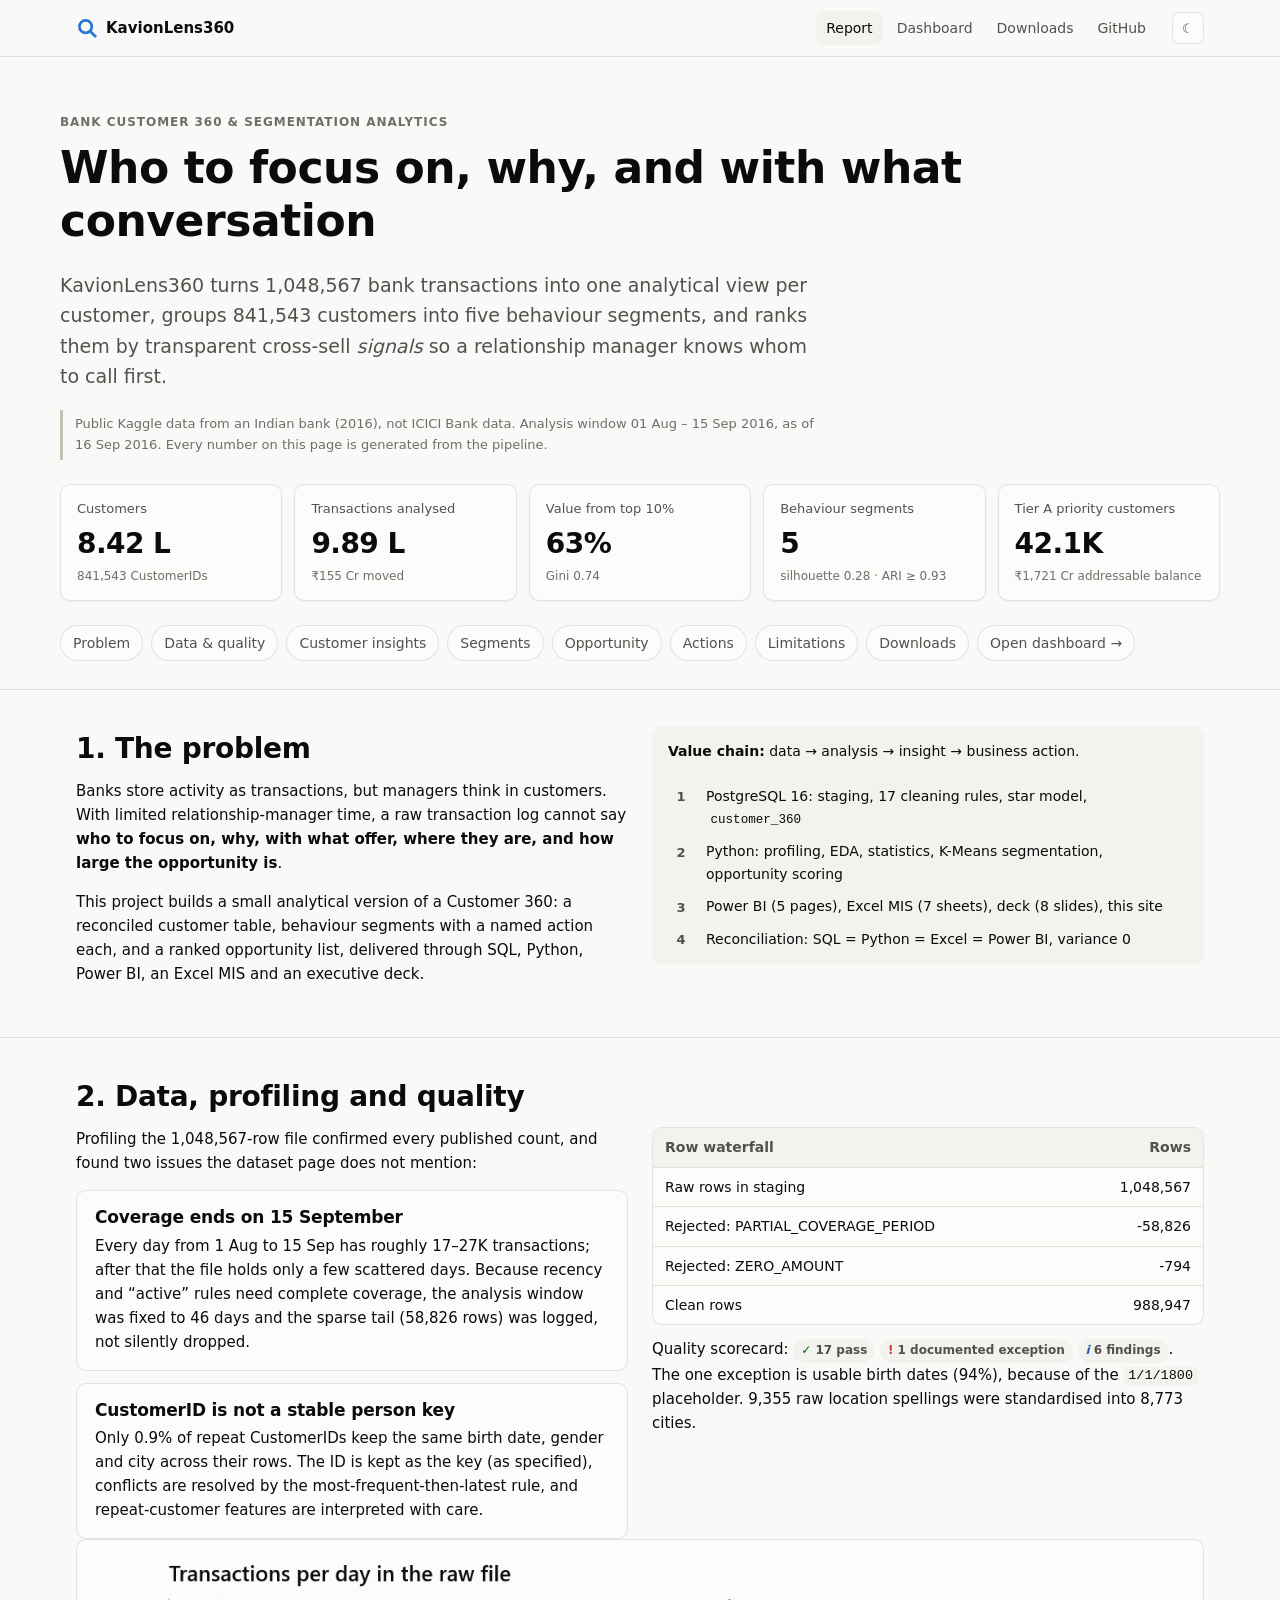
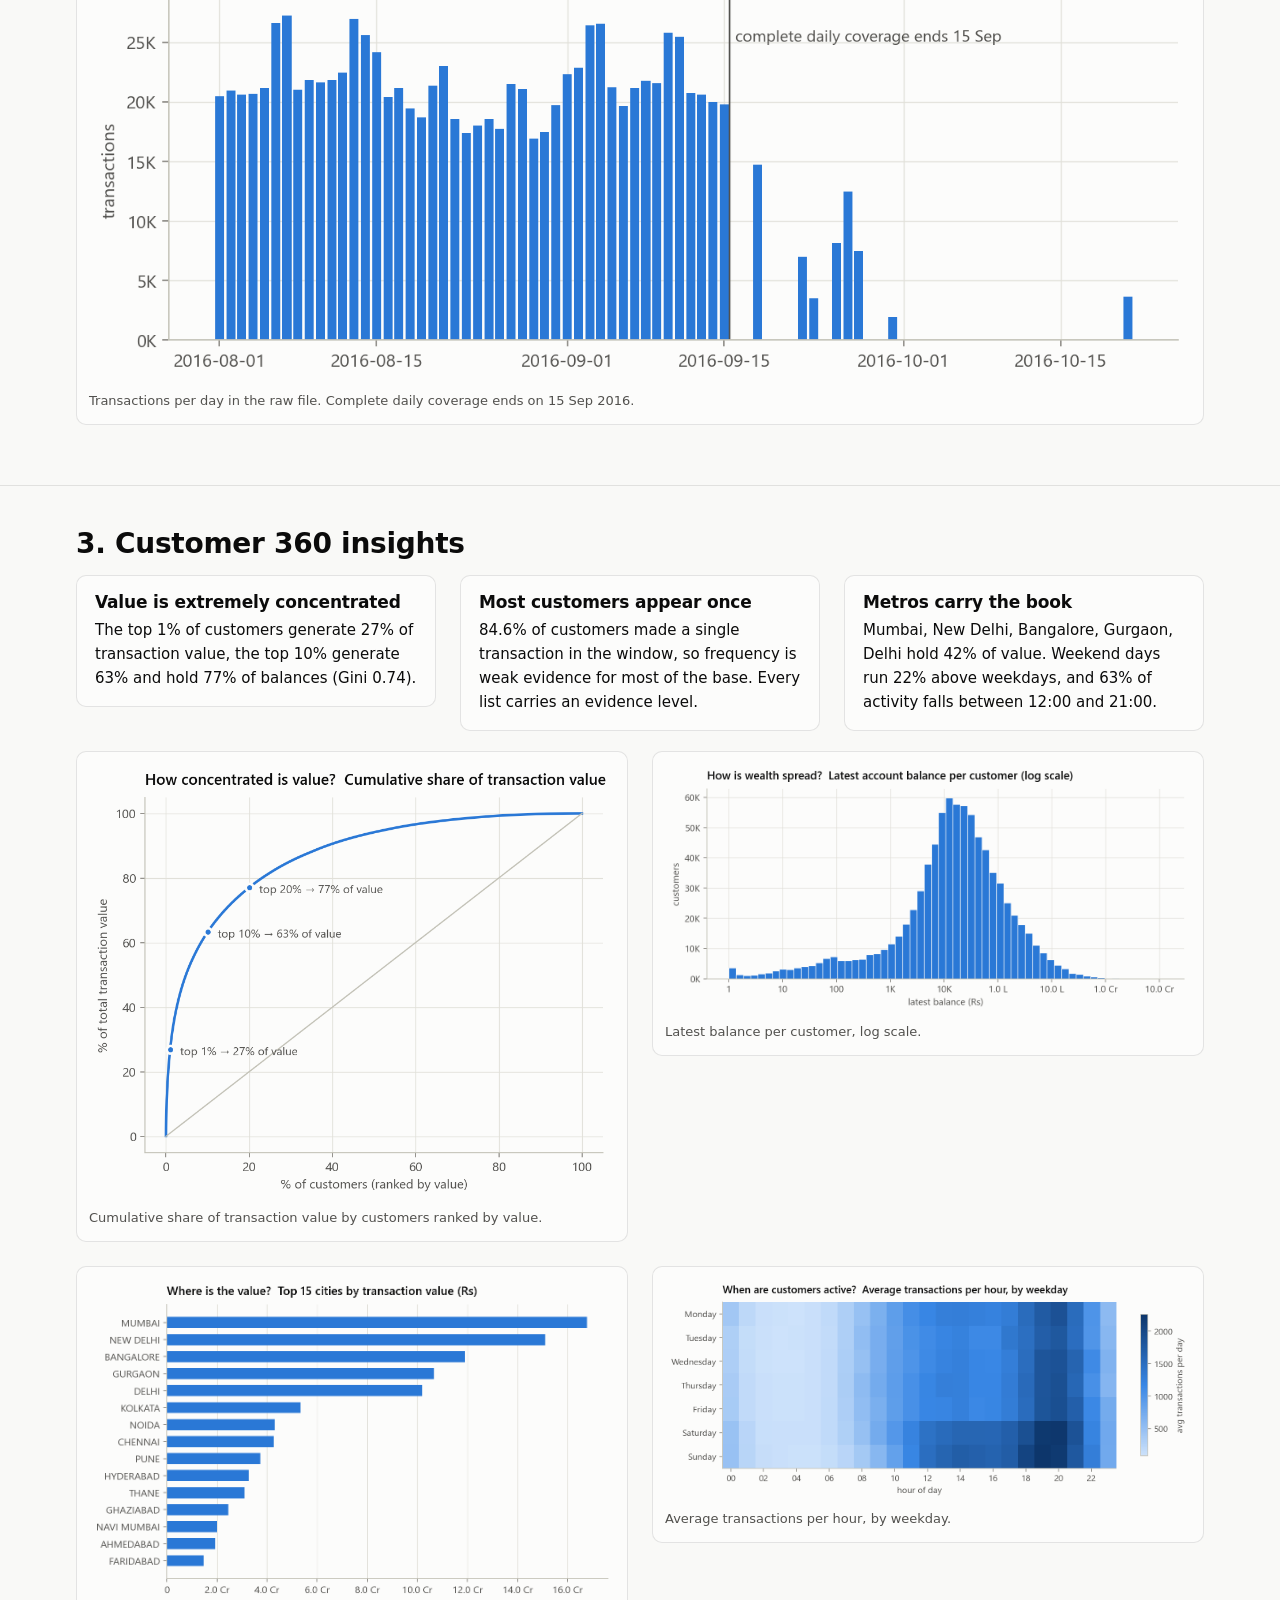
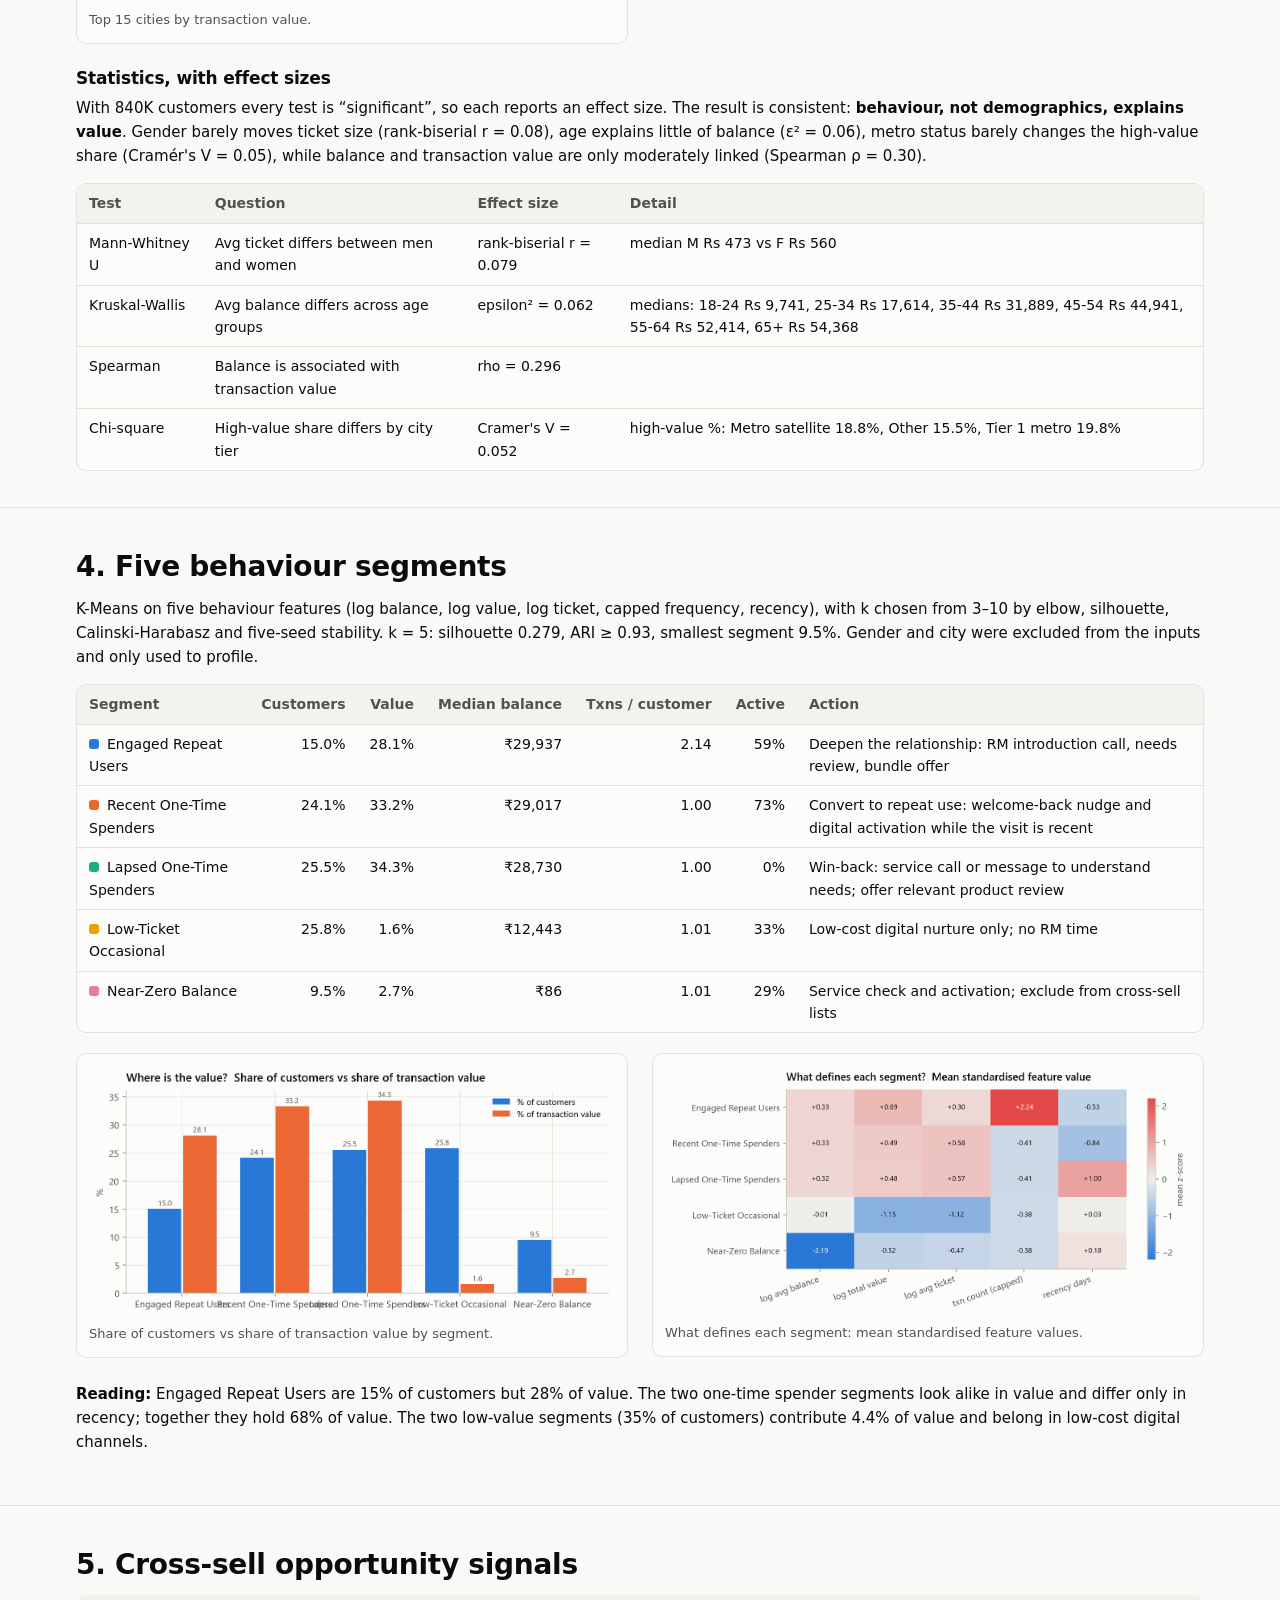
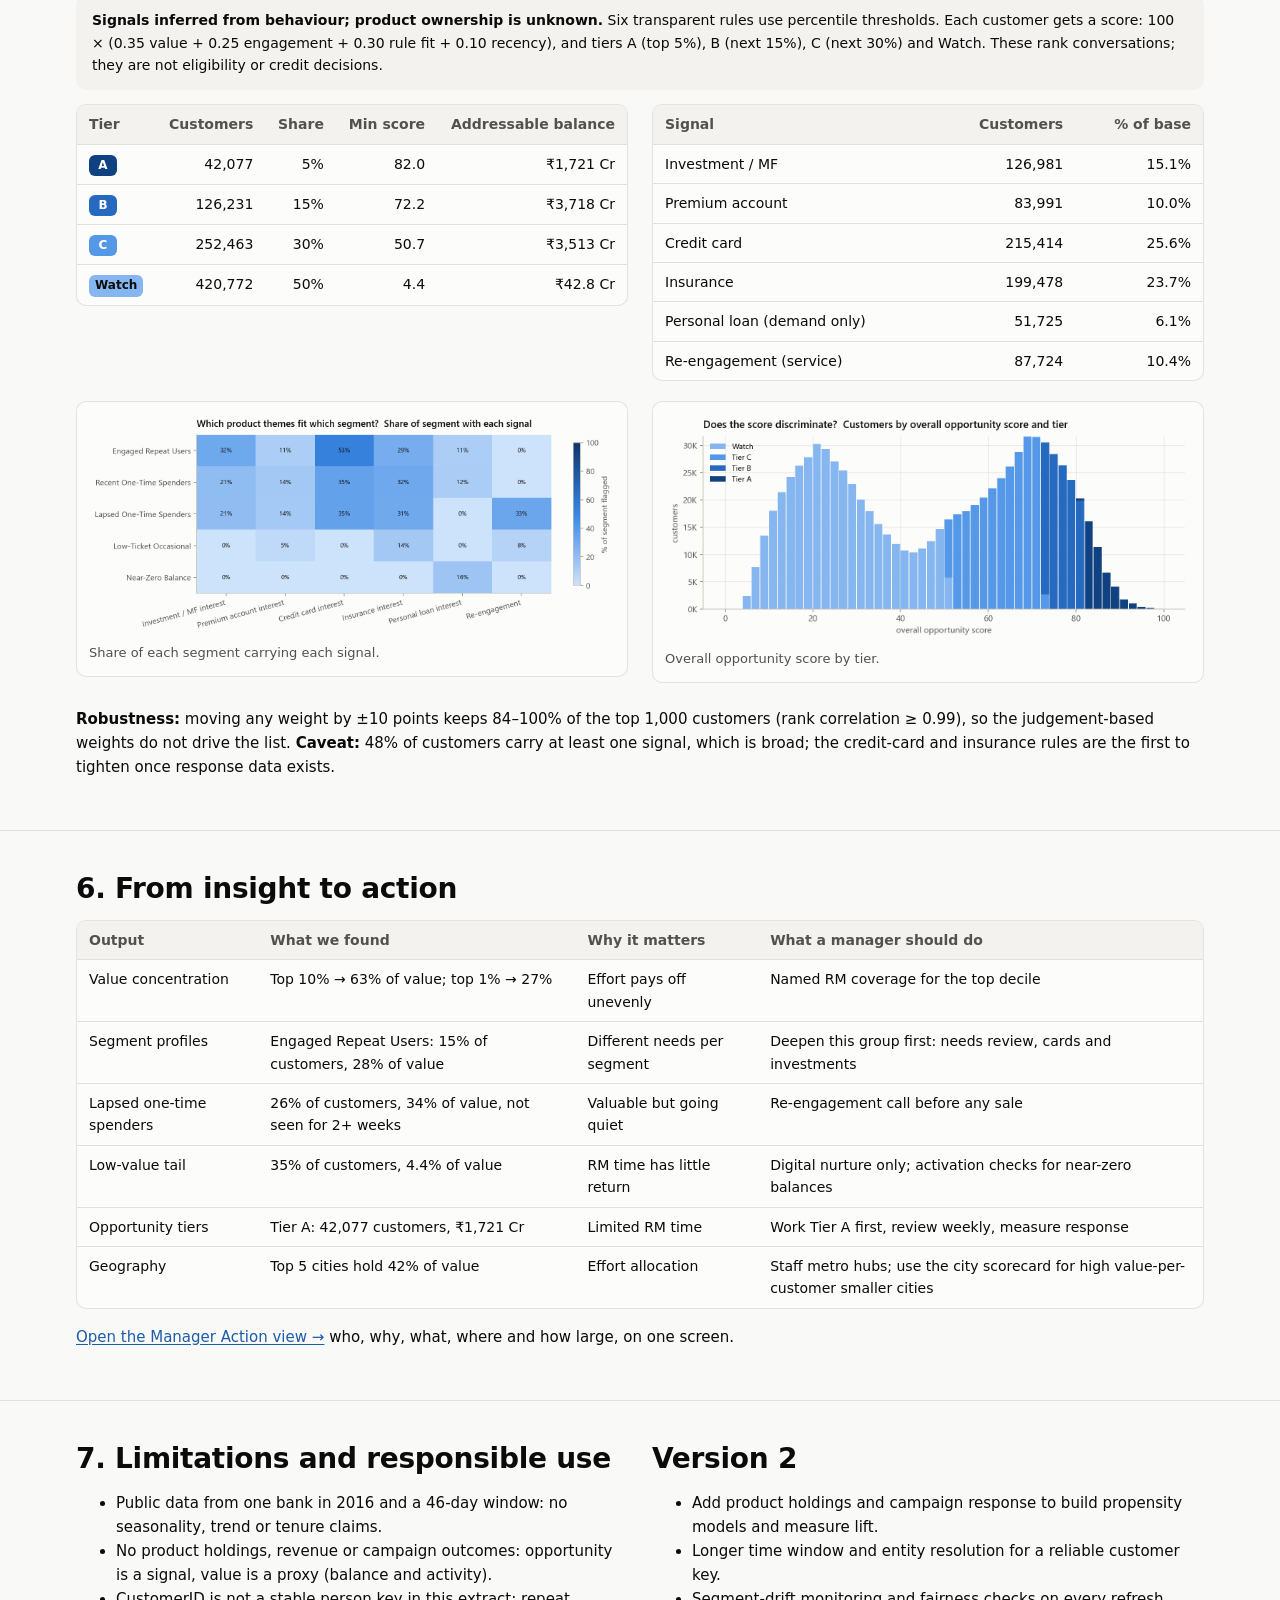
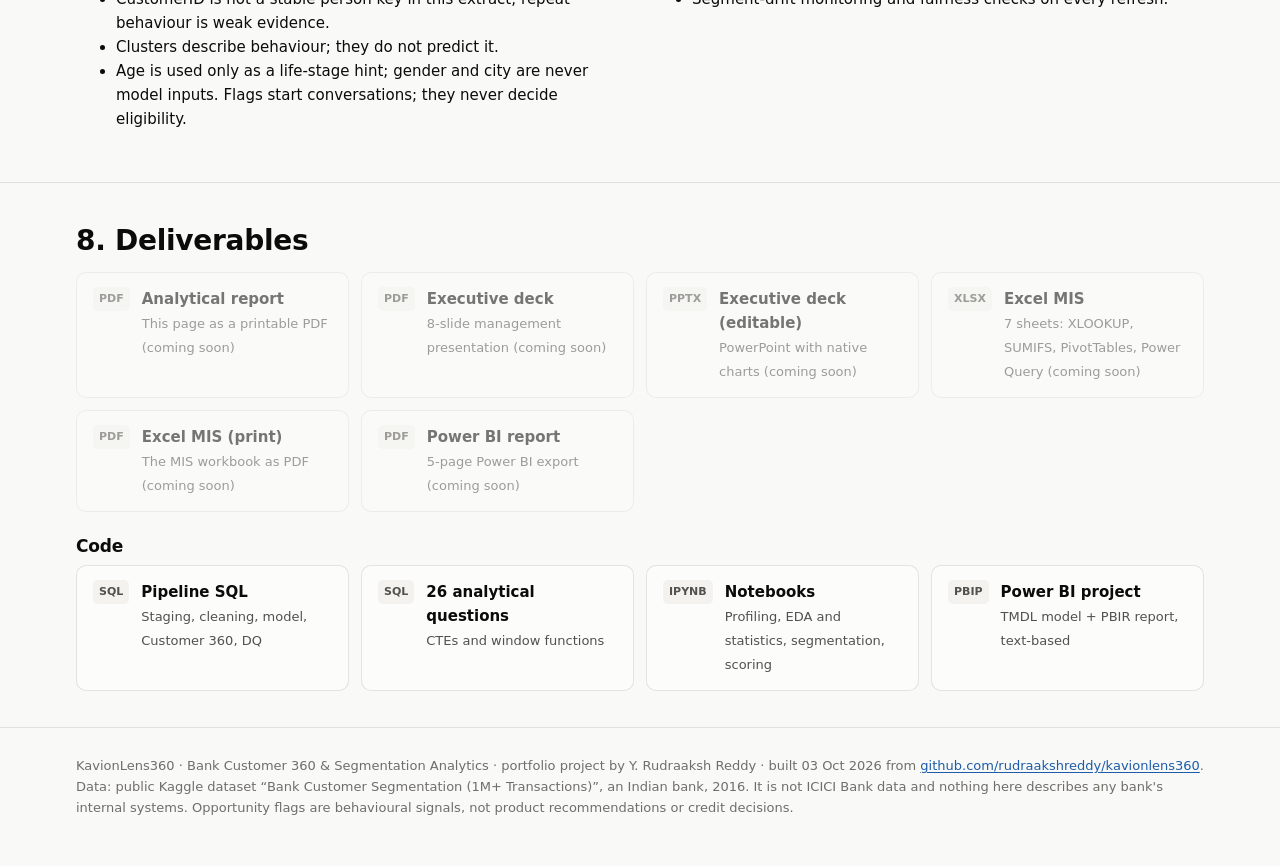
==== docs/index.html @ 90079d8c "GitHub Pages site: analytical report and interactive dashboard docs/ is generated by src/c360/site.p" ====
<!doctype html>
<html lang="en">
<head>
<meta charset="utf-8">
<meta name="viewport" content="width=device-width, initial-scale=1">
<title>KavionLens360 Report</title>
<meta name="description" content="Bank Customer 360 and segmentation analytics on 1M public bank transactions: findings, segments, cross-sell signals.">
<link rel="icon" href="data:image/svg+xml,%3Csvg xmlns='http://www.w3.org/2000/svg' viewBox='0 0 32 32'%3E%3Ccircle cx='14' cy='14' r='9' fill='none' stroke='%232a78d6' stroke-width='4'/%3E%3Cpath d='M21 21l7 7' stroke='%232a78d6' stroke-width='4' stroke-linecap='round'/%3E%3C/svg%3E">
<link rel="stylesheet" href="assets/style.css">
<script src="assets/theme.js"></script>
</head>
<body>
<header class="topbar"><div class="wrap">
<a class="brand" href="index.html"><svg width="22" height="22" viewBox="0 0 32 32" aria-hidden="true"><circle cx="14" cy="14" r="9" fill="none" stroke="var(--accent)" stroke-width="4"/><path d="M21 21l7 7" stroke="var(--accent)" stroke-width="4" stroke-linecap="round"/></svg>KavionLens360</a>
<nav class="nav" aria-label="Site"><a href="index.html" aria-current="page">Report</a><a href="dashboard.html">Dashboard</a><a href="index.html#downloads" class="hide-sm">Downloads</a><a href="https://github.com/rudraakshreddy/kavionlens360">GitHub</a></nav>
<button class="theme-btn" id="theme-btn" type="button" aria-label="Toggle theme">☾</button>
</div></header>

<main>
<div class="wrap hero">
  <div class="eyebrow">Bank Customer 360 &amp; Segmentation Analytics</div>
  <h1>Who to focus on, why, and with what conversation</h1>
  <p class="lede">KavionLens360 turns 1,048,567 bank transactions into one analytical view per customer, groups
  841,543 customers into five behaviour segments, and ranks them by transparent cross-sell
  <em>signals</em> so a relationship manager knows whom to call first.</p>
  <p class="disclaimer">Public Kaggle data from an Indian bank (2016), not ICICI Bank data. Analysis window
  01 Aug – 15 Sep 2016, as of 16 Sep 2016. Every number on this page is generated from the pipeline.</p>
  <div class="tiles">
    <div class="tile"><div class="label">Customers</div><div class="value">8.42 L</div><div class="sub">841,543 CustomerIDs</div></div>
    <div class="tile"><div class="label">Transactions analysed</div><div class="value">9.89 L</div><div class="sub">₹155 Cr moved</div></div>
    <div class="tile"><div class="label">Value from top 10%</div><div class="value">63%</div><div class="sub">Gini 0.74</div></div>
    <div class="tile"><div class="label">Behaviour segments</div><div class="value">5</div><div class="sub">silhouette 0.28 · ARI ≥ 0.93</div></div>
    <div class="tile"><div class="label">Tier A priority customers</div><div class="value">42.1K</div><div class="sub">₹1,721 Cr addressable balance</div></div>
  </div>
  <ul class="toc">
    <li><a href="#problem">Problem</a></li><li><a href="#data">Data &amp; quality</a></li><li><a href="#insights">Customer insights</a></li>
    <li><a href="#segments">Segments</a></li><li><a href="#opportunity">Opportunity</a></li><li><a href="#actions">Actions</a></li>
    <li><a href="#limits">Limitations</a></li><li><a href="#downloads">Downloads</a></li><li><a href="dashboard.html">Open dashboard →</a></li>
  </ul>
</div>

<section class="block" id="problem"><div class="wrap cols">
  <div>
    <h2>1. The problem</h2>
    <p>Banks store activity as transactions, but managers think in customers. With limited relationship-manager time,
    a raw transaction log cannot say <strong>who to focus on, why, with what offer, where they are, and how large the opportunity is</strong>.</p>
    <p>This project builds a small analytical version of a Customer 360: a reconciled customer table, behaviour segments with a
    named action each, and a ranked opportunity list, delivered through SQL, Python, Power BI, an Excel MIS and an executive deck.</p>
  </div>
  <div class="callout">
    <strong>Value chain:</strong> data → analysis → insight → business action.<br><br>
    <ol class="steps">
      <li>PostgreSQL 16: staging, 17 cleaning rules, star model, <code>customer_360</code></li>
      <li>Python: profiling, EDA, statistics, K-Means segmentation, opportunity scoring</li>
      <li>Power BI (5 pages), Excel MIS (7 sheets), deck (8 slides), this site</li>
      <li>Reconciliation: SQL = Python = Excel = Power BI, variance 0</li>
    </ol>
  </div>
</div></section>

<section class="block" id="data"><div class="wrap">
  <h2>2. Data, profiling and quality</h2>
  <div class="cols">
    <div>
      <p>Profiling the 1,048,567-row file confirmed every published count, and found two issues the dataset page does not mention:</p>
      <div class="finding"><h3>Coverage ends on 15 September</h3>
      <p>Every day from 1 Aug to 15 Sep has roughly 17–27K transactions; after that the file holds only a few scattered days.
      Because recency and “active” rules need complete coverage, the analysis window was fixed to 46 days and the sparse tail
      (58,826 rows) was logged, not silently dropped.</p></div>
      <div class="finding" style="margin-top:12px"><h3>CustomerID is not a stable person key</h3>
      <p>Only 0.9% of repeat CustomerIDs keep the same birth date, gender and city across their rows.
      The ID is kept as the key (as specified), conflicts are resolved by the most-frequent-then-latest rule, and repeat-customer
      features are interpreted with care.</p></div>
    </div>
    <div>
      <div class="table-wrap"><table><thead><tr><th>Row waterfall</th><th class="num">Rows</th></tr></thead><tbody><tr><td>Raw rows in staging</td><td class='num'>1,048,567</td></tr><tr><td>Rejected: PARTIAL_COVERAGE_PERIOD</td><td class='num'>-58,826</td></tr><tr><td>Rejected: ZERO_AMOUNT</td><td class='num'>-794</td></tr><tr><td>Clean rows</td><td class='num'>988,947</td></tr></tbody></table></div>
      <p style="margin-top:12px">Quality scorecard: <span class="badge pass">17 pass</span>
      <span class="badge exception">1 documented exception</span>
      <span class="badge info">6 findings</span>. The one exception is usable birth dates (94%), because of the
      <code>1/1/1800</code> placeholder. 9,355 raw location spellings were standardised into 8,773 cities.</p>
    </div>
  </div>
  <figure><img src="figures/P0_daily_coverage.png" alt="Transactions per day in the raw file. Complete daily coverage ends on 15 Sep 2016." loading="lazy"><figcaption>Transactions per day in the raw file. Complete daily coverage ends on 15 Sep 2016.</figcaption></figure>
</div></section>

<section class="block" id="insights"><div class="wrap">
  <h2>3. Customer 360 insights</h2>
  <div class="cols">
    <div class="finding"><h3>Value is extremely concentrated</h3><p>The top 1% of customers generate 27% of transaction value,
    the top 10% generate 63% and hold 77% of balances (Gini 0.74).</p></div>
    <div class="finding"><h3>Most customers appear once</h3><p>84.6% of customers made a single transaction in the window, so
    frequency is weak evidence for most of the base. Every list carries an evidence level.</p></div>
    <div class="finding"><h3>Metros carry the book</h3><p>Mumbai, New Delhi, Bangalore, Gurgaon, Delhi hold 42% of value.
    Weekend days run 22% above weekdays, and 63% of activity falls between 12:00 and 21:00.</p></div>
  </div>
  <div class="cols" style="margin-top:20px">
    <figure><img src="figures/P9_lorenz.png" alt="Cumulative share of transaction value by customers ranked by value." loading="lazy"><figcaption>Cumulative share of transaction value by customers ranked by value.</figcaption></figure>
    <figure><img src="figures/P2_balance_distribution.png" alt="Latest balance per customer, log scale." loading="lazy"><figcaption>Latest balance per customer, log scale.</figcaption></figure>
  </div>
  <div class="cols">
    <figure><img src="figures/P6_top_cities.png" alt="Top 15 cities by transaction value." loading="lazy"><figcaption>Top 15 cities by transaction value.</figcaption></figure>
    <figure><img src="figures/P8_hour_weekday.png" alt="Average transactions per hour, by weekday." loading="lazy"><figcaption>Average transactions per hour, by weekday.</figcaption></figure>
  </div>
  <h3>Statistics, with effect sizes</h3>
  <p>With 840K customers every test is “significant”, so each reports an effect size. The result is consistent:
  <strong>behaviour, not demographics, explains value</strong>. Gender barely moves ticket size (rank-biserial r = 0.08),
  age explains little of balance (ε² = 0.06), metro status barely changes the high-value share (Cramér's V = 0.05),
  while balance and transaction value are only moderately linked (Spearman ρ = 0.30).</p>
  <div class="table-wrap"><table><thead><tr><th>Test</th><th>Question</th><th>Effect size</th><th>Detail</th></tr></thead><tbody><tr><td>Mann-Whitney U</td><td>Avg ticket differs between men and women</td><td>rank-biserial r = 0.079</td><td>median M Rs 473 vs F Rs 560</td></tr><tr><td>Kruskal-Wallis</td><td>Avg balance differs across age groups</td><td>epsilon² = 0.062</td><td>medians: 18-24 Rs 9,741, 25-34 Rs 17,614, 35-44 Rs 31,889, 45-54 Rs 44,941, 55-64 Rs 52,414, 65+ Rs 54,368</td></tr><tr><td>Spearman</td><td>Balance is associated with transaction value</td><td>rho = 0.296</td><td></td></tr><tr><td>Chi-square</td><td>High-value share differs by city tier</td><td>Cramer&#x27;s V = 0.052</td><td>high-value %: Metro satellite 18.8%, Other 15.5%, Tier 1 metro 19.8%</td></tr></tbody></table></div>
</div></section>

<section class="block" id="segments"><div class="wrap">
  <h2>4. Five behaviour segments</h2>
  <p>K-Means on five behaviour features (log balance, log value, log ticket, capped frequency, recency), with k chosen from 3–10
  by elbow, silhouette, Calinski-Harabasz and five-seed stability. k = 5: silhouette 0.279, ARI ≥ 0.93,
  smallest segment 9.5%. Gender and city were excluded from the inputs and only used to profile.</p>
  <div class="table-wrap"><table><thead><tr><th>Segment</th><th class="num">Customers</th><th class="num">Value</th><th class="num">Median balance</th><th class="num">Txns / customer</th><th class="num">Active</th><th>Action</th></tr></thead><tbody><tr><td><i class='swatch' style='background:var(--s1)'></i>Engaged Repeat Users</td><td class='num'>15.0%</td><td class='num'>28.1%</td><td class='num'>₹29,937</td><td class='num'>2.14</td><td class='num'>59%</td><td>Deepen the relationship: RM introduction call, needs review, bundle offer</td></tr><tr><td><i class='swatch' style='background:var(--s2)'></i>Recent One-Time Spenders</td><td class='num'>24.1%</td><td class='num'>33.2%</td><td class='num'>₹29,017</td><td class='num'>1.00</td><td class='num'>73%</td><td>Convert to repeat use: welcome-back nudge and digital activation while the visit is recent</td></tr><tr><td><i class='swatch' style='background:var(--s3)'></i>Lapsed One-Time Spenders</td><td class='num'>25.5%</td><td class='num'>34.3%</td><td class='num'>₹28,730</td><td class='num'>1.00</td><td class='num'>0%</td><td>Win-back: service call or message to understand needs; offer relevant product review</td></tr><tr><td><i class='swatch' style='background:var(--s4)'></i>Low-Ticket Occasional</td><td class='num'>25.8%</td><td class='num'>1.6%</td><td class='num'>₹12,443</td><td class='num'>1.01</td><td class='num'>33%</td><td>Low-cost digital nurture only; no RM time</td></tr><tr><td><i class='swatch' style='background:var(--s5)'></i>Near-Zero Balance</td><td class='num'>9.5%</td><td class='num'>2.7%</td><td class='num'>₹86</td><td class='num'>1.01</td><td class='num'>29%</td><td>Service check and activation; exclude from cross-sell lists</td></tr></tbody></table></div>
  <div class="cols" style="margin-top:20px">
    <figure><img src="figures/P15_segment_size_value.png" alt="Share of customers vs share of transaction value by segment." loading="lazy"><figcaption>Share of customers vs share of transaction value by segment.</figcaption></figure>
    <figure><img src="figures/P13_segment_profile.png" alt="What defines each segment: mean standardised feature values." loading="lazy"><figcaption>What defines each segment: mean standardised feature values.</figcaption></figure>
  </div>
  <p><strong>Reading:</strong> Engaged Repeat Users are 15% of customers but 28% of value.
  The two one-time spender segments look alike in value and differ only in recency; together they hold 68% of value.
  The two low-value segments (35% of customers) contribute 4.4% of value and belong in low-cost digital channels.</p>
</div></section>

<section class="block" id="opportunity"><div class="wrap">
  <h2>5. Cross-sell opportunity signals</h2>
  <p class="callout"><strong>Signals inferred from behaviour; product ownership is unknown.</strong> Six transparent rules use percentile
  thresholds. Each customer gets a score: 100 × (0.35 value + 0.25 engagement + 0.30 rule fit + 0.10 recency), and tiers
  A (top 5%), B (next 15%), C (next 30%) and Watch. These rank conversations; they are not eligibility or credit decisions.</p>
  <div class="cols">
    <div class="table-wrap"><table><thead><tr><th>Tier</th><th class="num">Customers</th><th class="num">Share</th><th class="num">Min score</th><th class="num">Addressable balance</th></tr></thead><tbody><tr><td><span class='tierchip A'>A</span></td><td class='num'>42,077</td><td class='num'>5%</td><td class='num'>82.0</td><td class='num'>₹1,721 Cr</td></tr><tr><td><span class='tierchip B'>B</span></td><td class='num'>126,231</td><td class='num'>15%</td><td class='num'>72.2</td><td class='num'>₹3,718 Cr</td></tr><tr><td><span class='tierchip C'>C</span></td><td class='num'>252,463</td><td class='num'>30%</td><td class='num'>50.7</td><td class='num'>₹3,513 Cr</td></tr><tr><td><span class='tierchip Watch'>Watch</span></td><td class='num'>420,772</td><td class='num'>50%</td><td class='num'>4.4</td><td class='num'>₹42.8 Cr</td></tr></tbody></table></div>
    <div class="table-wrap"><table><thead><tr><th>Signal</th><th class="num">Customers</th><th class="num">% of base</th></tr></thead><tbody><tr><td>Investment / MF</td><td class='num'>126,981</td><td class='num'>15.1%</td></tr><tr><td>Premium account</td><td class='num'>83,991</td><td class='num'>10.0%</td></tr><tr><td>Credit card</td><td class='num'>215,414</td><td class='num'>25.6%</td></tr><tr><td>Insurance</td><td class='num'>199,478</td><td class='num'>23.7%</td></tr><tr><td>Personal loan (demand only)</td><td class='num'>51,725</td><td class='num'>6.1%</td></tr><tr><td>Re-engagement (service)</td><td class='num'>87,724</td><td class='num'>10.4%</td></tr></tbody></table></div>
  </div>
  <div class="cols" style="margin-top:20px">
    <figure><img src="figures/P16_theme_by_segment.png" alt="Share of each segment carrying each signal." loading="lazy"><figcaption>Share of each segment carrying each signal.</figcaption></figure>
    <figure><img src="figures/P17_score_distribution.png" alt="Overall opportunity score by tier." loading="lazy"><figcaption>Overall opportunity score by tier.</figcaption></figure>
  </div>
  <p><strong>Robustness:</strong> moving any weight by ±10 points keeps 84–100% of the top 1,000 customers
  (rank correlation ≥ 0.99), so the judgement-based weights do not drive the list.
  <strong>Caveat:</strong> 48% of customers carry at least one signal, which is broad;
  the credit-card and insurance rules are the first to tighten once response data exists.</p>
</div></section>

<section class="block" id="actions"><div class="wrap">
  <h2>6. From insight to action</h2>
  <div class="table-wrap"><table><thead><tr><th>Output</th><th>What we found</th><th>Why it matters</th><th>What a manager should do</th></tr></thead><tbody>
    <tr><td>Value concentration</td><td>Top 10% → 63% of value; top 1% → 27%</td><td>Effort pays off unevenly</td><td>Named RM coverage for the top decile</td></tr>
    <tr><td>Segment profiles</td><td>Engaged Repeat Users: 15% of customers, 28% of value</td><td>Different needs per segment</td><td>Deepen this group first: needs review, cards and investments</td></tr>
    <tr><td>Lapsed one-time spenders</td><td>26% of customers, 34% of value, not seen for 2+ weeks</td><td>Valuable but going quiet</td><td>Re-engagement call before any sale</td></tr>
    <tr><td>Low-value tail</td><td>35% of customers, 4.4% of value</td><td>RM time has little return</td><td>Digital nurture only; activation checks for near-zero balances</td></tr>
    <tr><td>Opportunity tiers</td><td>Tier A: 42,077 customers, ₹1,721 Cr</td><td>Limited RM time</td><td>Work Tier A first, review weekly, measure response</td></tr>
    <tr><td>Geography</td><td>Top 5 cities hold 42% of value</td><td>Effort allocation</td><td>Staff metro hubs; use the city scorecard for high value-per-customer smaller cities</td></tr>
  </tbody></table></div>
  <p style="margin-top:16px"><a href="dashboard.html#manager">Open the Manager Action view →</a> who, why, what, where and how large, on one screen.</p>
</div></section>

<section class="block" id="limits"><div class="wrap cols">
  <div>
    <h2>7. Limitations and responsible use</h2>
    <ul>
      <li>Public data from one bank in 2016 and a 46-day window: no seasonality, trend or tenure claims.</li>
      <li>No product holdings, revenue or campaign outcomes: opportunity is a signal, value is a proxy (balance and activity).</li>
      <li>CustomerID is not a stable person key in this extract; repeat behaviour is weak evidence.</li>
      <li>Clusters describe behaviour; they do not predict it.</li>
      <li>Age is used only as a life-stage hint; gender and city are never model inputs. Flags start conversations; they never decide eligibility.</li>
    </ul>
  </div>
  <div>
    <h2>Version 2</h2>
    <ul>
      <li>Add product holdings and campaign response to build propensity models and measure lift.</li>
      <li>Longer time window and entity resolution for a reliable customer key.</li>
      <li>Segment-drift monitoring and fairness checks on every refresh.</li>
    </ul>
  </div>
</div></section>

<section class="block" id="downloads"><div class="wrap">
  <h2>8. Deliverables</h2>
  <div class="downloads"><a class="dl pending" href="downloads/KavionLens360_Report.pdf"><span class="kind">PDF</span><span><span class="t">Analytical report</span><br><span class="d">This page as a printable PDF (coming soon)</span></span></a><a class="dl pending" href="downloads/KavionLens360_Executive_Deck.pdf"><span class="kind">PDF</span><span><span class="t">Executive deck</span><br><span class="d">8-slide management presentation (coming soon)</span></span></a><a class="dl pending" href="downloads/KavionLens360_Executive_Deck.pptx"><span class="kind">PPTX</span><span><span class="t">Executive deck (editable)</span><br><span class="d">PowerPoint with native charts (coming soon)</span></span></a><a class="dl pending" href="downloads/KavionLens360_MIS.xlsx"><span class="kind">XLSX</span><span><span class="t">Excel MIS</span><br><span class="d">7 sheets: XLOOKUP, SUMIFS, PivotTables, Power Query (coming soon)</span></span></a><a class="dl pending" href="downloads/KavionLens360_MIS.pdf"><span class="kind">PDF</span><span><span class="t">Excel MIS (print)</span><br><span class="d">The MIS workbook as PDF (coming soon)</span></span></a><a class="dl pending" href="downloads/KavionLens360_PowerBI.pdf"><span class="kind">PDF</span><span><span class="t">Power BI report</span><br><span class="d">5-page Power BI export (coming soon)</span></span></a></div>
  <h3 style="margin-top:24px">Code</h3>
  <div class="downloads"><a class="dl" href="https://github.com/rudraakshreddy/kavionlens360/blob/main/sql"><span class="kind">SQL</span><span><span class="t">Pipeline SQL</span><br><span class="d">Staging, cleaning, model, Customer 360, DQ</span></span></a><a class="dl" href="https://github.com/rudraakshreddy/kavionlens360/blob/main/sql/07_analytical_questions.sql"><span class="kind">SQL</span><span><span class="t">26 analytical questions</span><br><span class="d">CTEs and window functions</span></span></a><a class="dl" href="https://github.com/rudraakshreddy/kavionlens360/blob/main/notebooks"><span class="kind">IPYNB</span><span><span class="t">Notebooks</span><br><span class="d">Profiling, EDA and statistics, segmentation, scoring</span></span></a><a class="dl" href="https://github.com/rudraakshreddy/kavionlens360/blob/main/powerbi"><span class="kind">PBIP</span><span><span class="t">Power BI project</span><br><span class="d">TMDL model + PBIR report, text-based</span></span></a></div>
</div></section>
</main>
<footer><div class="wrap">
KavionLens360 · Bank Customer 360 &amp; Segmentation Analytics · portfolio project by Y. Rudraaksh Reddy ·
built 03 Oct 2026 from <a href="https://github.com/rudraakshreddy/kavionlens360">github.com/rudraakshreddy/kavionlens360</a>.<br>
Data: public Kaggle dataset “Bank Customer Segmentation (1M+ Transactions)”, an Indian bank, 2016. It is not ICICI Bank data
and nothing here describes any bank's internal systems. Opportunity flags are behavioural signals, not product recommendations or credit decisions.
</div></footer>
</body>
</html>
---- docs/assets/style.css ----
/* KavionLens360 site - shared styles. Tokens follow the validated chart palette. */
:root {
  color-scheme: light;
  --page: #f9f9f7;
  --surface: #fcfcfb;
  --surface-2: #f3f2ee;
  --ink: #0b0b0b;
  --ink-2: #52514e;
  --muted: #6f6e69;
  --grid: #e1e0d9;
  --axis: #c3c2b7;
  --border: rgba(11, 11, 11, 0.10);
  --accent: #2a78d6;
  --accent-ink: #1c5cab;
  --good: #006300;
  --critical: #d03b3b;
  --s1: #2a78d6; --s2: #eb6834; --s3: #1baf7a; --s4: #eda100;
  --s5: #e87ba4; --s6: #008300; --s7: #4a3aa7; --s8: #e34948;
  --tierA: #104281; --tierB: #256abf; --tierC: #5598e7; --tierW: #86b6ef;
  --seq-0: #cde2fb; --seq-1: #3987e5; --seq-2: #0d366b;
  --radius: 10px;
  --shadow: 0 1px 2px rgba(11, 11, 11, 0.04);
  --font: system-ui, -apple-system, "Segoe UI", Roboto, sans-serif;
  --mono: ui-monospace, "Cascadia Mono", Consolas, monospace;
}
@media (prefers-color-scheme: dark) {
  :root:where(:not([data-theme="light"])) {
    color-scheme: dark;
    --page: #0d0d0d; --surface: #1a1a19; --surface-2: #222220;
    --ink: #ffffff; --ink-2: #c3c2b7; --muted: #9a998f;
    --grid: #2c2c2a; --axis: #383835; --border: rgba(255, 255, 255, 0.10);
    --accent: #3987e5; --accent-ink: #86b6ef; --good: #0ca30c; --critical: #e66767;
    --s1: #3987e5; --s2: #d95926; --s3: #199e70; --s4: #c98500;
    --s5: #d55181; --s6: #008300; --s7: #9085e9; --s8: #e66767;
    --tierA: #cde2fb; --tierB: #86b6ef; --tierC: #3987e5; --tierW: #184f95;
    --seq-0: #184f95; --seq-1: #3987e5; --seq-2: #cde2fb;
    --shadow: none;
  }
}
:root[data-theme="dark"] {
  color-scheme: dark;
  --page: #0d0d0d; --surface: #1a1a19; --surface-2: #222220;
  --ink: #ffffff; --ink-2: #c3c2b7; --muted: #9a998f;
  --grid: #2c2c2a; --axis: #383835; --border: rgba(255, 255, 255, 0.10);
  --accent: #3987e5; --accent-ink: #86b6ef; --good: #0ca30c; --critical: #e66767;
  --s1: #3987e5; --s2: #d95926; --s3: #199e70; --s4: #c98500;
  --s5: #d55181; --s6: #008300; --s7: #9085e9; --s8: #e66767;
  --tierA: #cde2fb; --tierB: #86b6ef; --tierC: #3987e5; --tierW: #184f95;
  --seq-0: #184f95; --seq-1: #3987e5; --seq-2: #cde2fb;
  --shadow: none;
}

* { box-sizing: border-box; }
html { -webkit-text-size-adjust: 100%; }
body {
  margin: 0; background: var(--page); color: var(--ink);
  font: 15px/1.6 var(--font);
}
a { color: var(--accent-ink); text-underline-offset: 2px; }
a:hover { color: var(--accent); }
h1, h2, h3 { line-height: 1.2; margin: 0 0 0.5em; font-weight: 650; letter-spacing: -0.01em; }
h1 { font-size: clamp(28px, 4.2vw, 44px); }
h2 { font-size: clamp(21px, 2.6vw, 28px); margin-top: 0.2em; }
h3 { font-size: 17px; }
p { margin: 0 0 1em; }
code { font-family: var(--mono); font-size: 0.9em; background: var(--surface-2); padding: 0.1em 0.35em; border-radius: 4px; }
.wrap { max-width: 1160px; margin: 0 auto; padding: 0 16px; }

/* ---------- top bar ---------- */
.topbar {
  position: sticky; top: 0; z-index: 20; background: color-mix(in srgb, var(--page) 88%, transparent);
  backdrop-filter: blur(8px); border-bottom: 1px solid var(--border);
}
.topbar .wrap { display: flex; align-items: center; gap: 16px; height: 56px; }
.brand { font-weight: 700; color: var(--ink); text-decoration: none; display: flex; align-items: center; gap: 8px; white-space: nowrap; }
.brand svg { flex: none; }
.nav { display: flex; gap: 4px; margin-left: auto; overflow-x: auto; scrollbar-width: none; }
.nav a { color: var(--ink-2); text-decoration: none; padding: 6px 10px; border-radius: 8px; font-size: 14px; white-space: nowrap; }
.nav a:hover, .nav a[aria-current="page"] { background: var(--surface-2); color: var(--ink); }
.theme-btn {
  border: 1px solid var(--border); background: var(--surface); color: var(--ink-2); border-radius: 8px;
  height: 32px; width: 32px; cursor: pointer; flex: none; display: grid; place-items: center;
}

/* ---------- hero ---------- */
.hero { padding: 56px 0 28px; }
.eyebrow { text-transform: uppercase; letter-spacing: 0.08em; font-size: 12px; color: var(--muted); font-weight: 600; margin-bottom: 10px; }
.lede { font-size: clamp(16px, 2vw, 19px); color: var(--ink-2); max-width: 760px; }
.disclaimer { font-size: 13px; color: var(--muted); border-left: 3px solid var(--axis); padding: 4px 0 4px 12px; max-width: 760px; }

/* ---------- stat tiles ---------- */
.tiles { display: grid; grid-template-columns: repeat(auto-fit, minmax(170px, 1fr)); gap: 12px; margin: 24px 0; }
.tile { background: var(--surface); border: 1px solid var(--border); border-radius: var(--radius); padding: 14px 16px; box-shadow: var(--shadow); }
.tile .label { font-size: 13px; color: var(--ink-2); }
.tile .value { font-size: 28px; font-weight: 650; letter-spacing: -0.02em; margin-top: 2px; }
.tile .sub { font-size: 12px; color: var(--muted); }

/* ---------- report sections ---------- */
section.block { padding: 36px 0; border-top: 1px solid var(--border); }
.cols { display: grid; grid-template-columns: repeat(auto-fit, minmax(300px, 1fr)); gap: 24px; align-items: start; }
.toc { display: flex; flex-wrap: wrap; gap: 8px; margin: 8px 0 0; padding: 0; list-style: none; }
.toc a { display: inline-block; padding: 6px 12px; border: 1px solid var(--border); border-radius: 999px; text-decoration: none; color: var(--ink-2); font-size: 14px; background: var(--surface); }
figure { margin: 0 0 24px; background: var(--surface); border: 1px solid var(--border); border-radius: var(--radius); padding: 12px; }
figure img { width: 100%; height: auto; display: block; border-radius: 6px; }
figcaption { font-size: 13px; color: var(--ink-2); margin-top: 8px; }
.finding { background: var(--surface); border: 1px solid var(--border); border-radius: var(--radius); padding: 16px 18px; }
.finding h3 { margin-bottom: 6px; }
.finding p:last-child { margin-bottom: 0; }
.callout { background: var(--surface-2); border-radius: var(--radius); padding: 14px 16px; font-size: 14px; }
.steps { counter-reset: s; list-style: none; padding: 0; margin: 0; display: grid; gap: 10px; }
.steps li { counter-increment: s; position: relative; padding-left: 38px; }
.steps li::before { content: counter(s); position: absolute; left: 0; top: 0; width: 26px; height: 26px; border-radius: 50%; background: var(--surface-2); display: grid; place-items: center; font-size: 13px; font-weight: 600; color: var(--ink-2); }

/* ---------- tables ---------- */
.table-wrap { overflow-x: auto; border: 1px solid var(--border); border-radius: var(--radius); background: var(--surface); }
table { border-collapse: collapse; width: 100%; font-size: 14px; }
th, td { text-align: left; padding: 8px 12px; border-bottom: 1px solid var(--grid); vertical-align: top; }
th { font-weight: 600; color: var(--ink-2); background: var(--surface-2); position: sticky; top: 0; }
tr:last-child td { border-bottom: none; }
td.num, th.num { text-align: right; font-variant-numeric: tabular-nums; white-space: nowrap; }
.swatch { display: inline-block; width: 10px; height: 10px; border-radius: 3px; margin-right: 8px; vertical-align: 0; }
.badge { display: inline-flex; align-items: center; gap: 4px; font-size: 12px; font-weight: 600; padding: 2px 8px; border-radius: 999px; background: var(--surface-2); color: var(--ink-2); white-space: nowrap; }
.badge.pass::before { content: "✓"; color: var(--good); }
.badge.exception::before { content: "!"; color: var(--critical); font-weight: 800; }
.badge.info::before { content: "i"; font-style: italic; color: var(--accent-ink); }

/* ---------- downloads ---------- */
.downloads { display: grid; grid-template-columns: repeat(auto-fit, minmax(240px, 1fr)); gap: 12px; }
.dl { display: flex; gap: 12px; align-items: flex-start; padding: 14px 16px; background: var(--surface); border: 1px solid var(--border); border-radius: var(--radius); text-decoration: none; color: var(--ink); }
.dl:hover { border-color: var(--accent); }
.dl .kind { font-size: 11px; font-weight: 700; padding: 3px 6px; border-radius: 5px; background: var(--surface-2); color: var(--ink-2); flex: none; }
.dl .t { font-weight: 600; }
.dl .d { font-size: 13px; color: var(--ink-2); }
.dl.pending { opacity: 0.55; pointer-events: none; }

footer { border-top: 1px solid var(--border); padding: 28px 0 48px; color: var(--muted); font-size: 13px; }

/* ---------- dashboard ---------- */
.dash-head { padding: 24px 0 8px; }
.tabs { display: flex; gap: 4px; overflow-x: auto; border-bottom: 1px solid var(--border); margin-bottom: 12px; scrollbar-width: none; }
.tabs button { border: 0; background: none; color: var(--ink-2); font: inherit; font-size: 14px; padding: 10px 12px; cursor: pointer; border-bottom: 2px solid transparent; white-space: nowrap; }
.tabs button[aria-selected="true"] { color: var(--ink); border-bottom-color: var(--accent); font-weight: 600; }
.filters { display: grid; grid-template-columns: repeat(auto-fit, minmax(140px, 1fr)); gap: 8px; align-items: end; padding: 12px; background: var(--surface); border: 1px solid var(--border); border-radius: var(--radius); margin-bottom: 12px; }
.filters label { display: grid; gap: 4px; font-size: 12px; color: var(--ink-2); font-weight: 600; }
.filters select { font: inherit; font-size: 14px; color: var(--ink); background: var(--page); border: 1px solid var(--border); border-radius: 8px; padding: 6px 8px; min-width: 0; }
.filters .reset { font: inherit; font-size: 13px; border: 1px solid var(--border); background: var(--surface-2); color: var(--ink); border-radius: 8px; padding: 7px 10px; cursor: pointer; }
.active-filters { font-size: 12px; color: var(--muted); min-height: 18px; margin: -4px 0 10px; }
.grid { display: grid; grid-template-columns: repeat(12, minmax(0, 1fr)); gap: 12px; }
.card { background: var(--surface); border: 1px solid var(--border); border-radius: var(--radius); padding: 14px 14px 10px; box-shadow: var(--shadow); min-width: 0; }
.card h3 { font-size: 14px; margin: 0 0 2px; font-weight: 600; }
.card .q { font-size: 12px; color: var(--muted); margin-bottom: 8px; }
.card .chart { position: relative; height: 260px; }
.card .chart.tall { height: 340px; }
.card .chart.short { height: 200px; }
.card-tools { display: flex; justify-content: space-between; align-items: start; gap: 8px; }
.view-toggle { font: inherit; font-size: 12px; border: 1px solid var(--border); background: none; color: var(--ink-2); border-radius: 6px; padding: 2px 8px; cursor: pointer; flex: none; }
.card .tableview { display: none; max-height: 300px; overflow: auto; }
.card.show-table .chart { display: none; }
.card.show-table .tableview { display: block; }
.legend { display: flex; flex-wrap: wrap; gap: 6px 14px; font-size: 12px; color: var(--ink-2); margin: 2px 0 6px; }
.legend span { display: inline-flex; align-items: center; }
.kpis { display: grid; grid-template-columns: repeat(auto-fit, minmax(150px, 1fr)); gap: 12px; margin-bottom: 12px; }
.kpi { background: var(--surface); border: 1px solid var(--border); border-radius: var(--radius); padding: 12px 14px; }
.kpi .label { font-size: 12px; color: var(--ink-2); }
.kpi .value { font-size: 24px; font-weight: 650; letter-spacing: -0.02em; }
.kpi .sub { font-size: 11px; color: var(--muted); }
.banner { border: 1px solid var(--border); border-left: 4px solid var(--critical); background: var(--surface); border-radius: 8px; padding: 10px 12px; font-size: 13px; margin-bottom: 12px; }
.span-12 { grid-column: span 12; } .span-8 { grid-column: span 8; } .span-7 { grid-column: span 7; }
.span-6 { grid-column: span 6; } .span-5 { grid-column: span 5; } .span-4 { grid-column: span 4; }
.heat td { text-align: center; font-variant-numeric: tabular-nums; }
.priority td { font-size: 13px; }
.priority .reason { min-width: 280px; color: var(--ink-2); }
.tierchip { display: inline-block; min-width: 28px; text-align: center; font-weight: 700; font-size: 12px; padding: 1px 6px; border-radius: 6px; color: #fff; }
.tierchip.A { background: #104281; } .tierchip.B { background: #256abf; } .tierchip.C { background: #5598e7; } .tierchip.Watch { background: #86b6ef; color: #0b0b0b; }
.pager { display: flex; gap: 8px; align-items: center; justify-content: flex-end; font-size: 13px; color: var(--ink-2); padding-top: 8px; }
.pager button { font: inherit; border: 1px solid var(--border); background: var(--surface-2); color: var(--ink); border-radius: 6px; padding: 3px 10px; cursor: pointer; }
.loading { padding: 40px; text-align: center; color: var(--muted); }

@media (max-width: 900px) {
  .span-8, .span-7, .span-6, .span-5, .span-4 { grid-column: span 12; }
}
@media (max-width: 640px) {
  .nav a.hide-sm { display: none; }
  .tile .value { font-size: 24px; }
}
@media print {
  .topbar, .theme-btn, .toc, .no-print { display: none !important; }
  body { background: #fff; font-size: 11pt; }
  section.block { break-inside: avoid-page; padding: 16px 0; }
  figure, .finding, .table-wrap, .tile { break-inside: avoid; box-shadow: none; }
  a { color: inherit; text-decoration: none; }
}
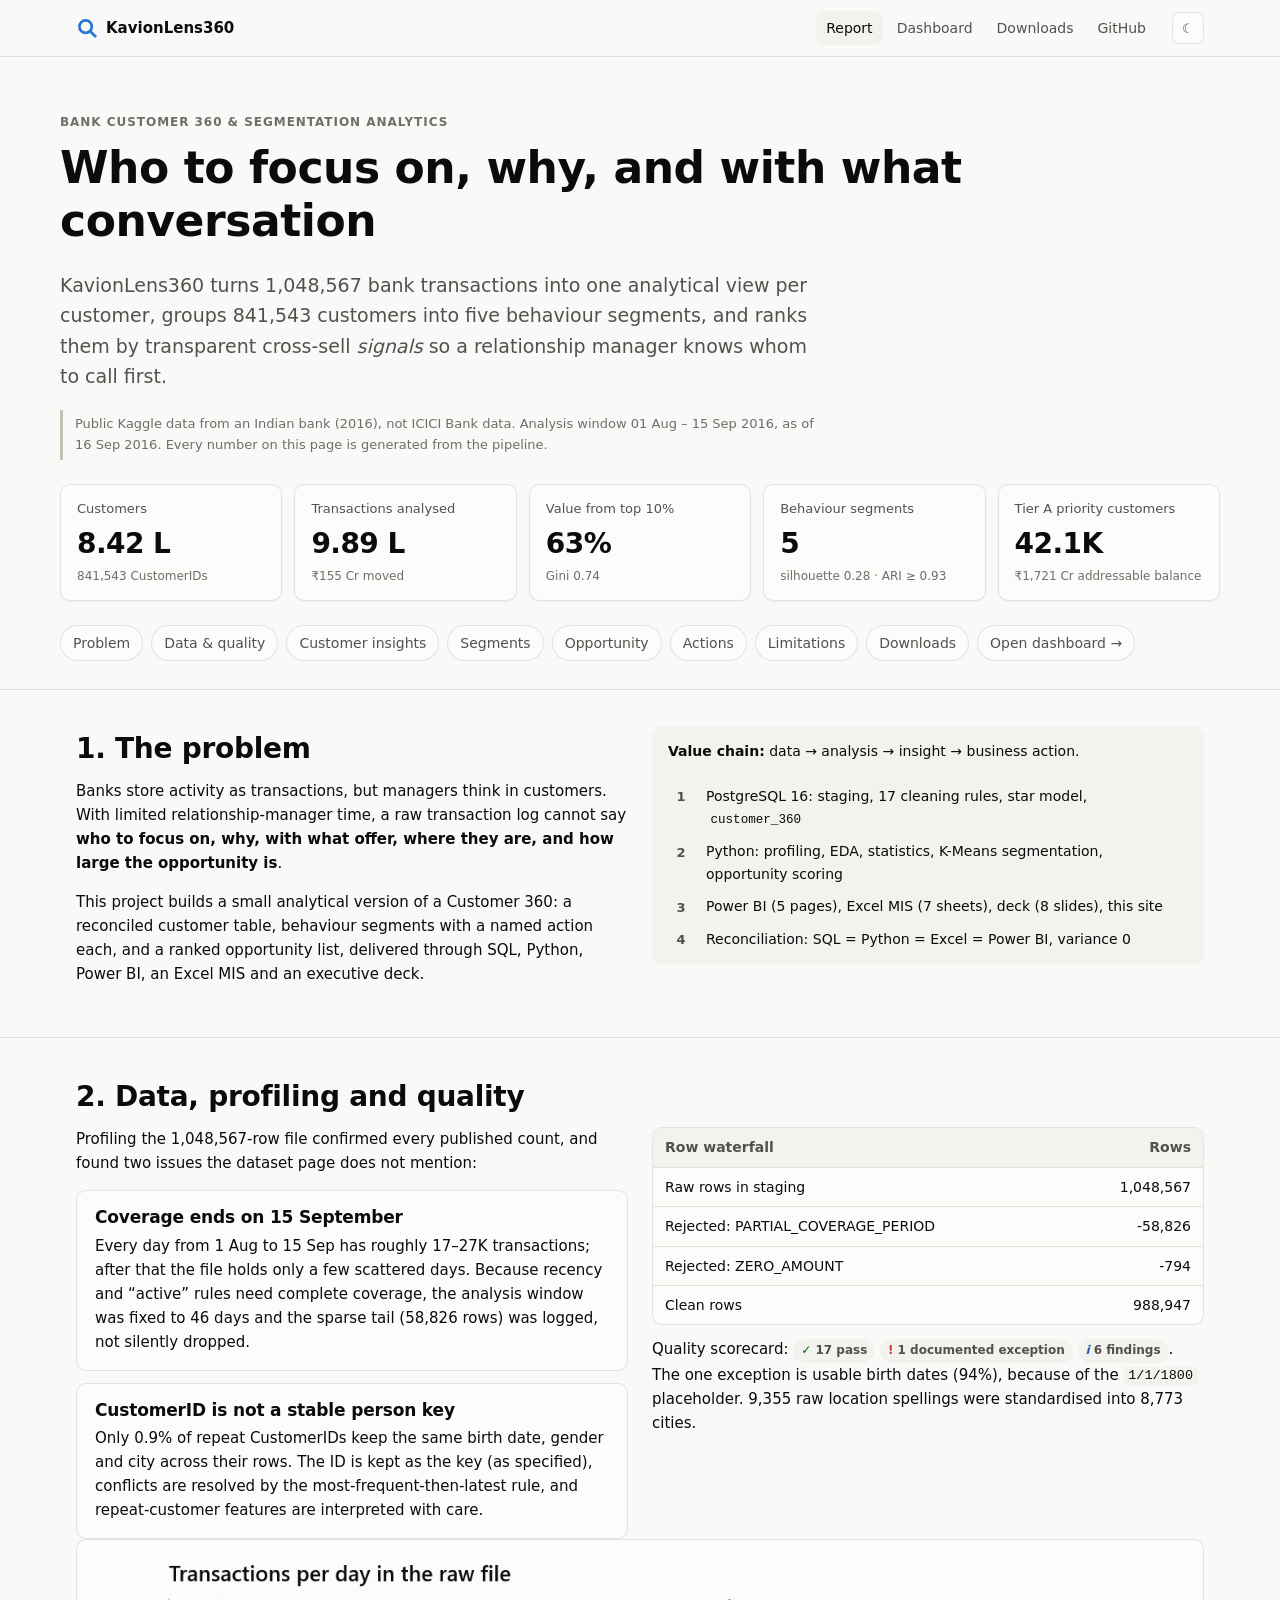
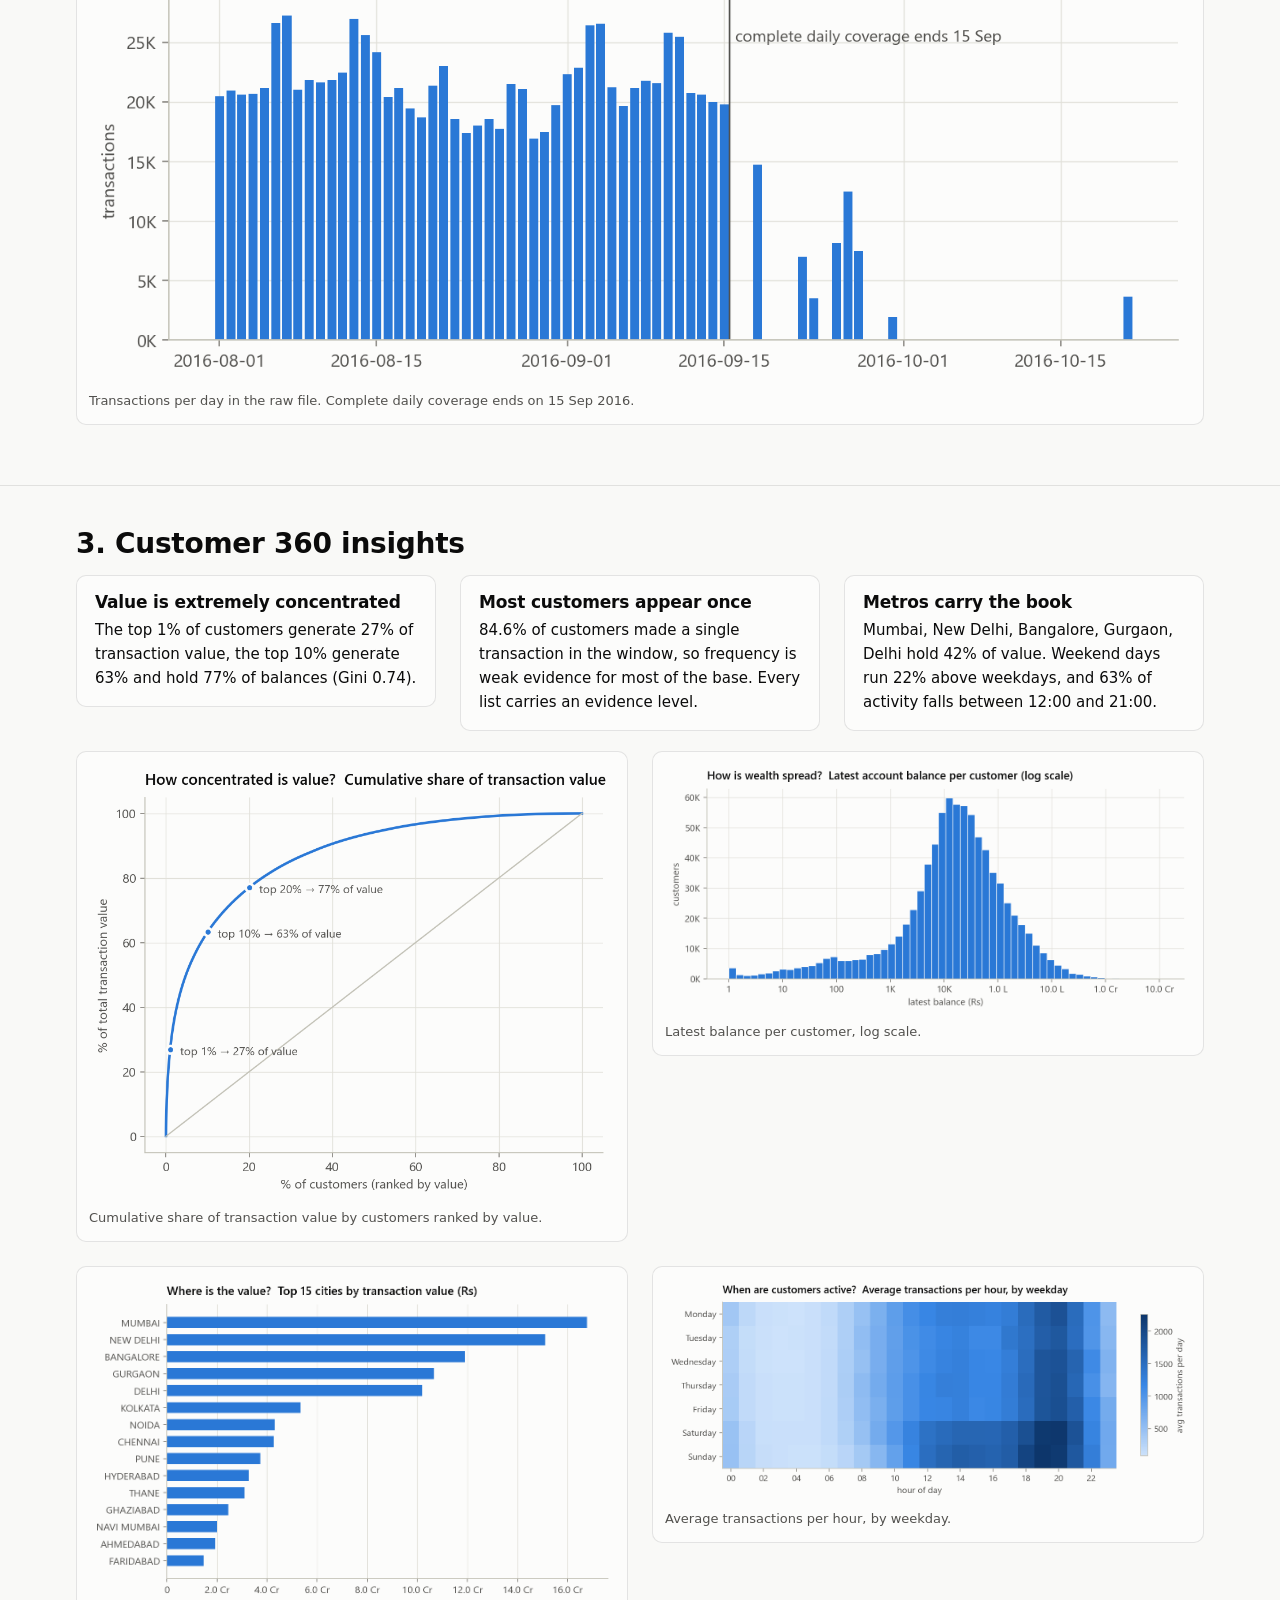
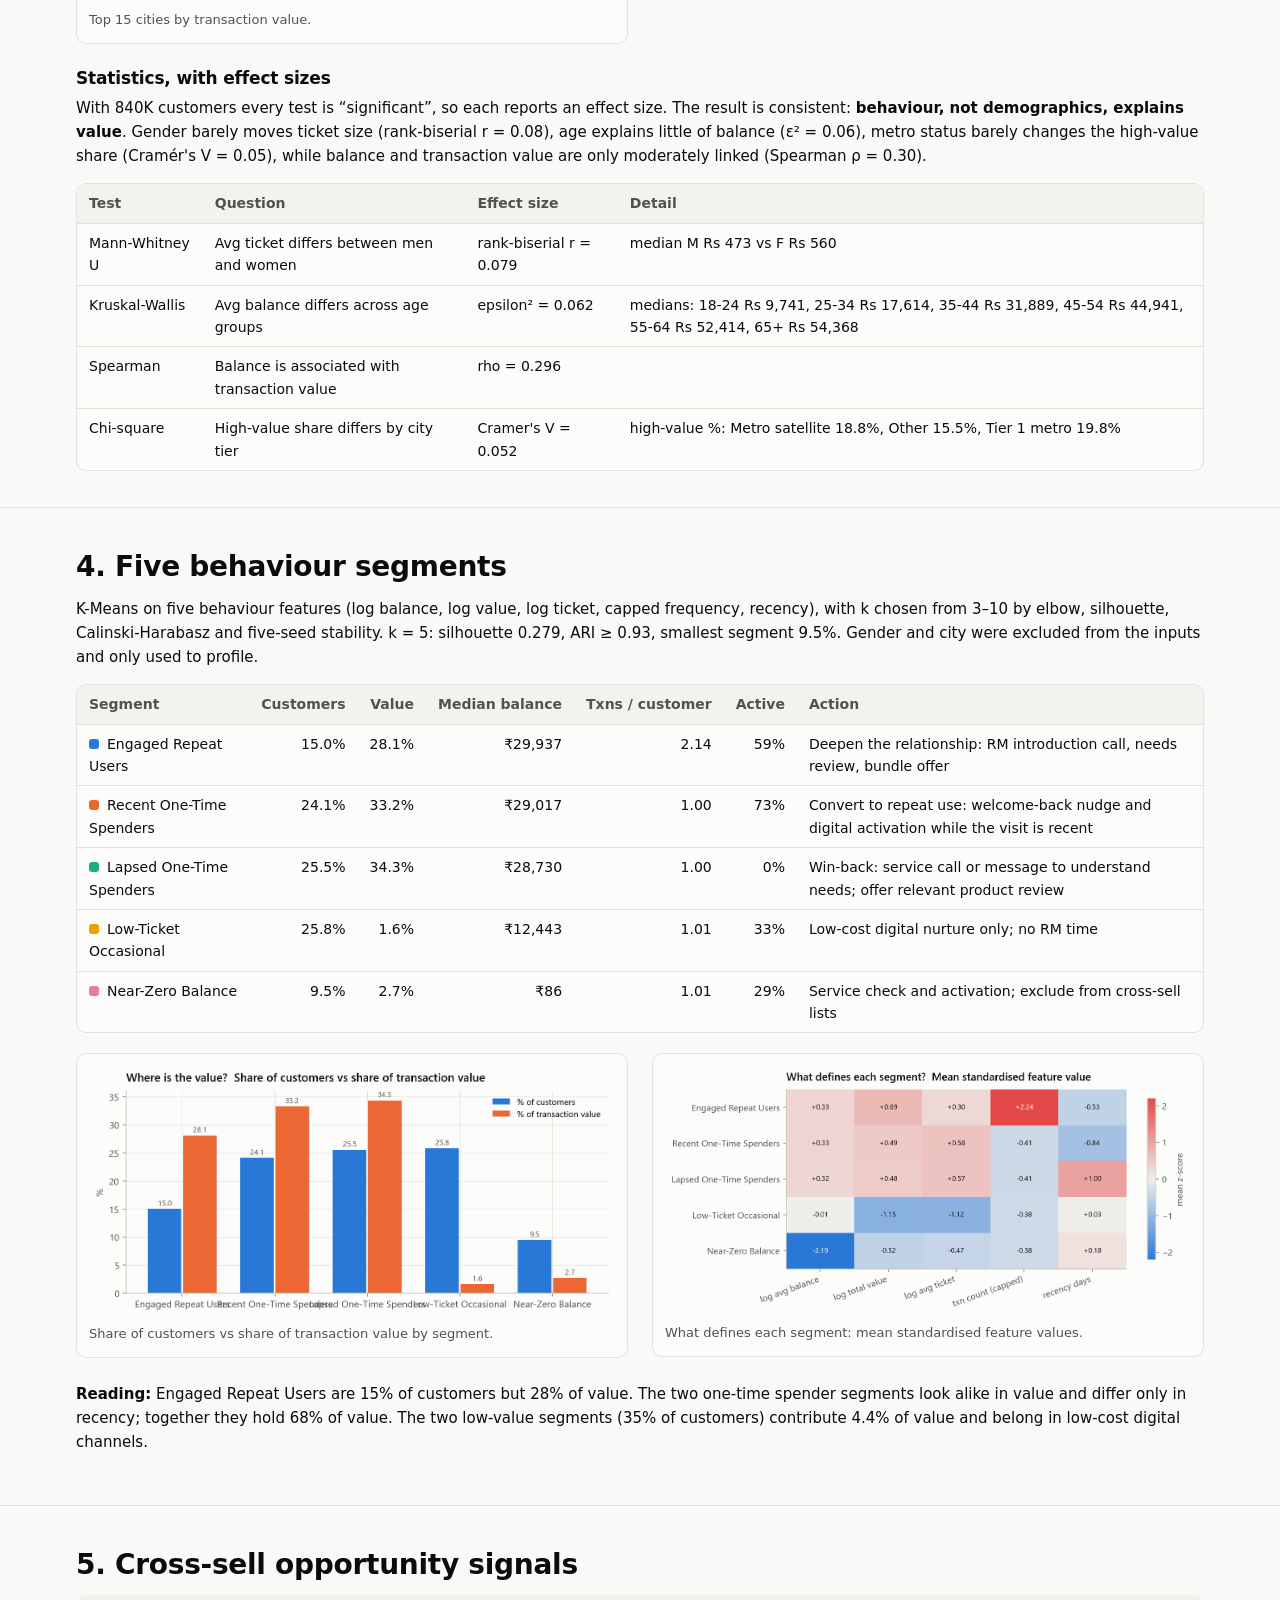
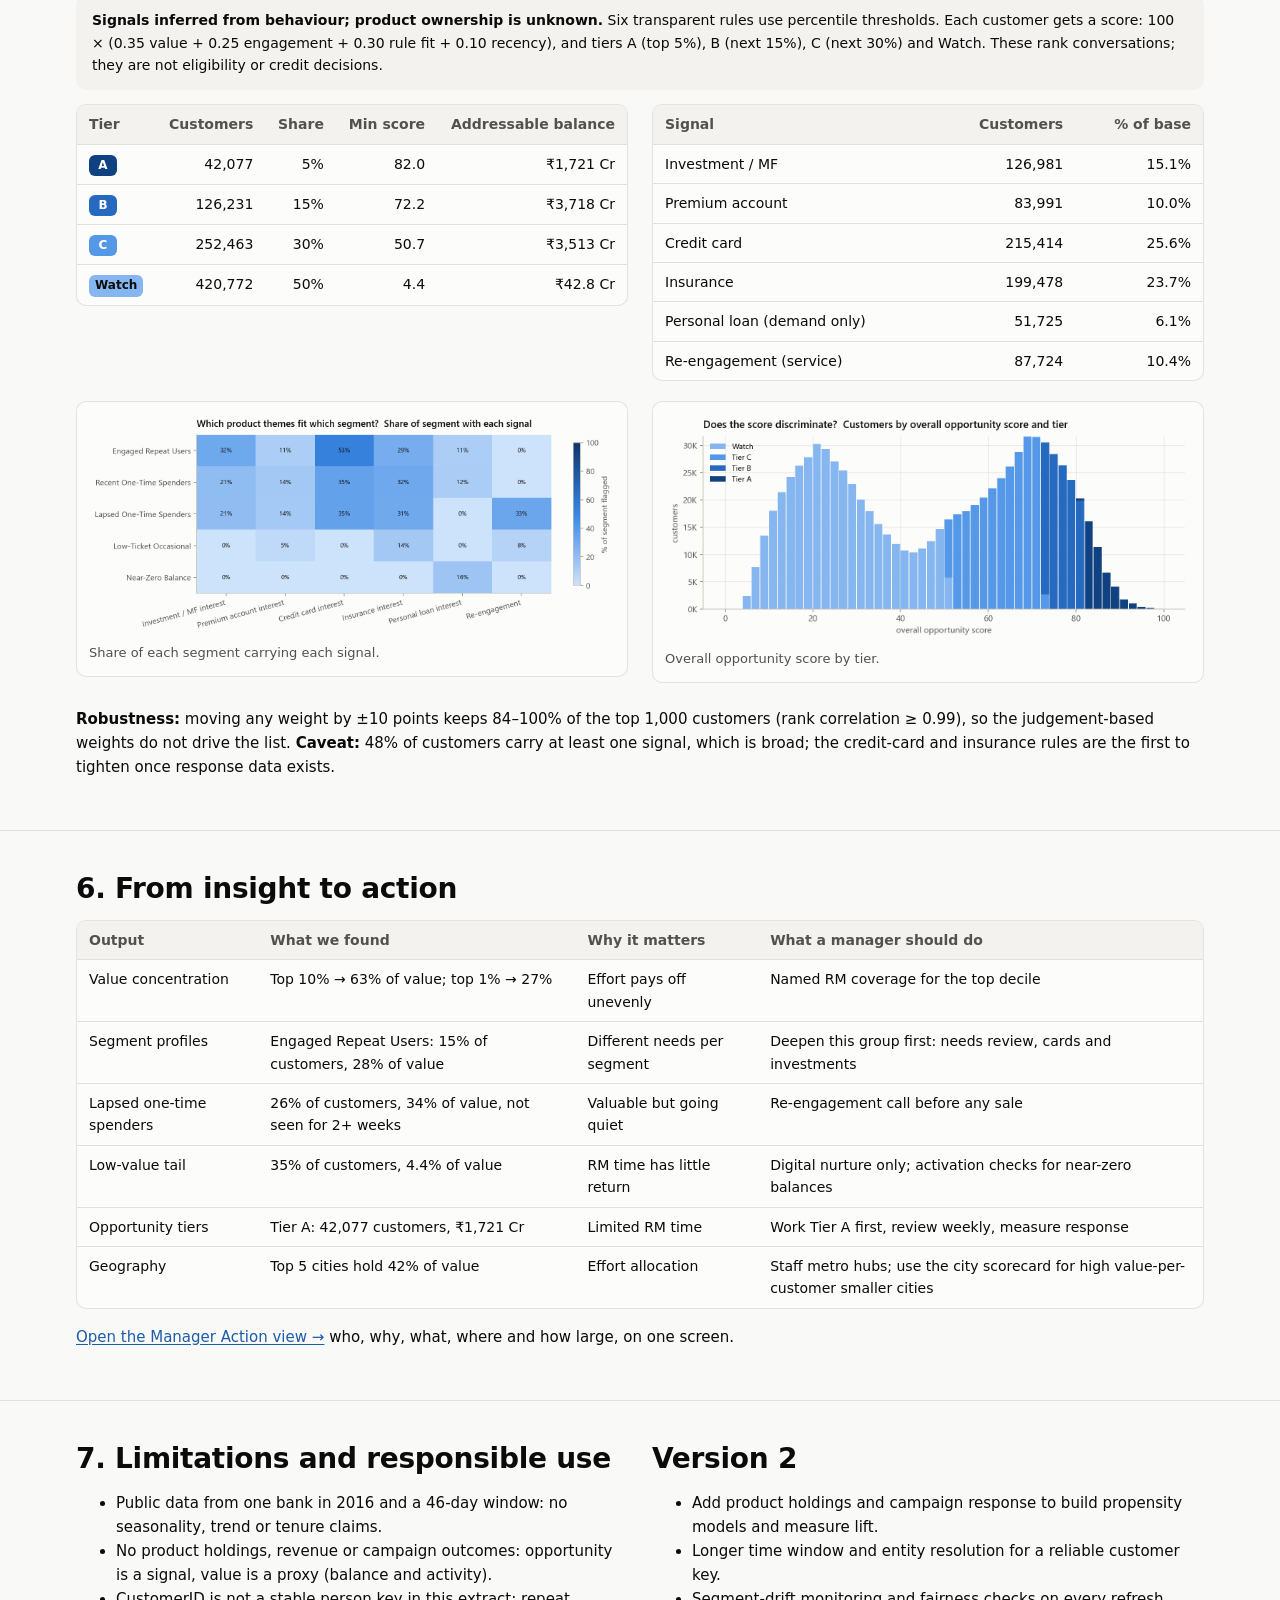
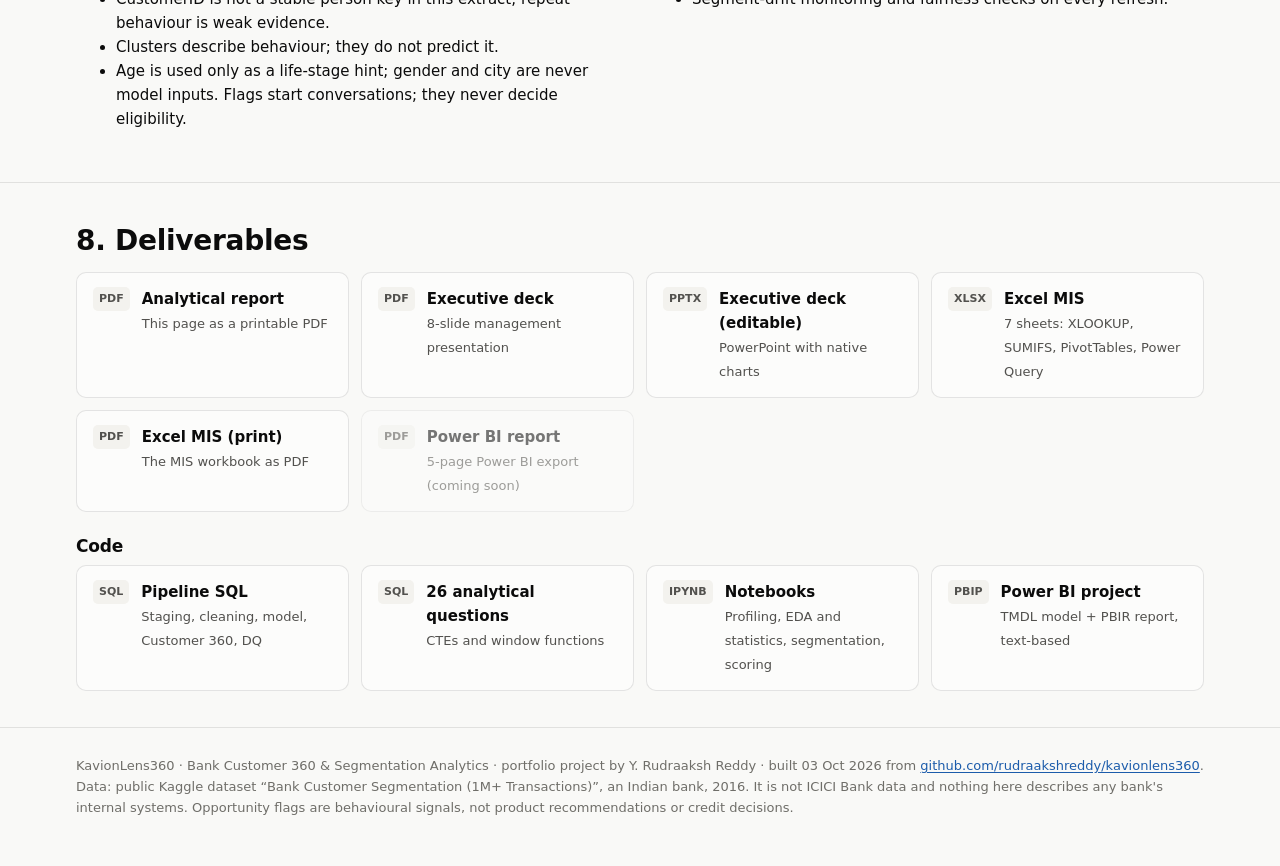
==== commit 0812f66d: "Executive deck, report PDF and site downloads deck/build_deck.py: 8 slides with native charts and sp" ====
--- a/docs/index.html
+++ b/docs/index.html
@@ -179,7 +179,7 @@
 
 <section class="block" id="downloads"><div class="wrap">
   <h2>8. Deliverables</h2>
-  <div class="downloads"><a class="dl pending" href="downloads/KavionLens360_Report.pdf"><span class="kind">PDF</span><span><span class="t">Analytical report</span><br><span class="d">This page as a printable PDF (coming soon)</span></span></a><a class="dl pending" href="downloads/KavionLens360_Executive_Deck.pdf"><span class="kind">PDF</span><span><span class="t">Executive deck</span><br><span class="d">8-slide management presentation (coming soon)</span></span></a><a class="dl pending" href="downloads/KavionLens360_Executive_Deck.pptx"><span class="kind">PPTX</span><span><span class="t">Executive deck (editable)</span><br><span class="d">PowerPoint with native charts (coming soon)</span></span></a><a class="dl pending" href="downloads/KavionLens360_MIS.xlsx"><span class="kind">XLSX</span><span><span class="t">Excel MIS</span><br><span class="d">7 sheets: XLOOKUP, SUMIFS, PivotTables, Power Query (coming soon)</span></span></a><a class="dl pending" href="downloads/KavionLens360_MIS.pdf"><span class="kind">PDF</span><span><span class="t">Excel MIS (print)</span><br><span class="d">The MIS workbook as PDF (coming soon)</span></span></a><a class="dl pending" href="downloads/KavionLens360_PowerBI.pdf"><span class="kind">PDF</span><span><span class="t">Power BI report</span><br><span class="d">5-page Power BI export (coming soon)</span></span></a></div>
+  <div class="downloads"><a class="dl" href="downloads/KavionLens360_Report.pdf"><span class="kind">PDF</span><span><span class="t">Analytical report</span><br><span class="d">This page as a printable PDF</span></span></a><a class="dl" href="downloads/KavionLens360_Executive_Deck.pdf"><span class="kind">PDF</span><span><span class="t">Executive deck</span><br><span class="d">8-slide management presentation</span></span></a><a class="dl" href="downloads/KavionLens360_Executive_Deck.pptx"><span class="kind">PPTX</span><span><span class="t">Executive deck (editable)</span><br><span class="d">PowerPoint with native charts</span></span></a><a class="dl" href="downloads/KavionLens360_MIS.xlsx"><span class="kind">XLSX</span><span><span class="t">Excel MIS</span><br><span class="d">7 sheets: XLOOKUP, SUMIFS, PivotTables, Power Query</span></span></a><a class="dl" href="downloads/KavionLens360_MIS.pdf"><span class="kind">PDF</span><span><span class="t">Excel MIS (print)</span><br><span class="d">The MIS workbook as PDF</span></span></a><a class="dl pending" href="downloads/KavionLens360_PowerBI.pdf"><span class="kind">PDF</span><span><span class="t">Power BI report</span><br><span class="d">5-page Power BI export (coming soon)</span></span></a></div>
   <h3 style="margin-top:24px">Code</h3>
   <div class="downloads"><a class="dl" href="https://github.com/rudraakshreddy/kavionlens360/blob/main/sql"><span class="kind">SQL</span><span><span class="t">Pipeline SQL</span><br><span class="d">Staging, cleaning, model, Customer 360, DQ</span></span></a><a class="dl" href="https://github.com/rudraakshreddy/kavionlens360/blob/main/sql/07_analytical_questions.sql"><span class="kind">SQL</span><span><span class="t">26 analytical questions</span><br><span class="d">CTEs and window functions</span></span></a><a class="dl" href="https://github.com/rudraakshreddy/kavionlens360/blob/main/notebooks"><span class="kind">IPYNB</span><span><span class="t">Notebooks</span><br><span class="d">Profiling, EDA and statistics, segmentation, scoring</span></span></a><a class="dl" href="https://github.com/rudraakshreddy/kavionlens360/blob/main/powerbi"><span class="kind">PBIP</span><span><span class="t">Power BI project</span><br><span class="d">TMDL model + PBIR report, text-based</span></span></a></div>
 </div></section>
--- a/docs/assets/style.css
+++ b/docs/assets/style.css
@@ -183,9 +183,20 @@
   .nav a.hide-sm { display: none; }
   .tile .value { font-size: 24px; }
 }
+@page { size: A4 landscape; margin: 12mm 14mm; }
 @media print {
   .topbar, .theme-btn, .toc, .no-print { display: none !important; }
-  body { background: #fff; font-size: 11pt; }
+  body { background: #fff; font-size: 9.5pt; }
+  .wrap { max-width: none; padding: 0; }
+  .hero { padding: 0 0 8px; }
+  h1 { font-size: 24pt; } h2 { font-size: 16pt; }
+  .tile .value { font-size: 18pt; }
+  .table-wrap { overflow: visible; }
+  table { font-size: 8.5pt; }
+  th, td { padding: 4px 8px; }
+  .cols { grid-template-columns: repeat(2, minmax(0, 1fr)); gap: 16px; }
+  figure { padding: 6px; }
+  figure img { max-height: 92mm; object-fit: contain; }
   section.block { break-inside: avoid-page; padding: 16px 0; }
   figure, .finding, .table-wrap, .tile { break-inside: avoid; box-shadow: none; }
   a { color: inherit; text-decoration: none; }
